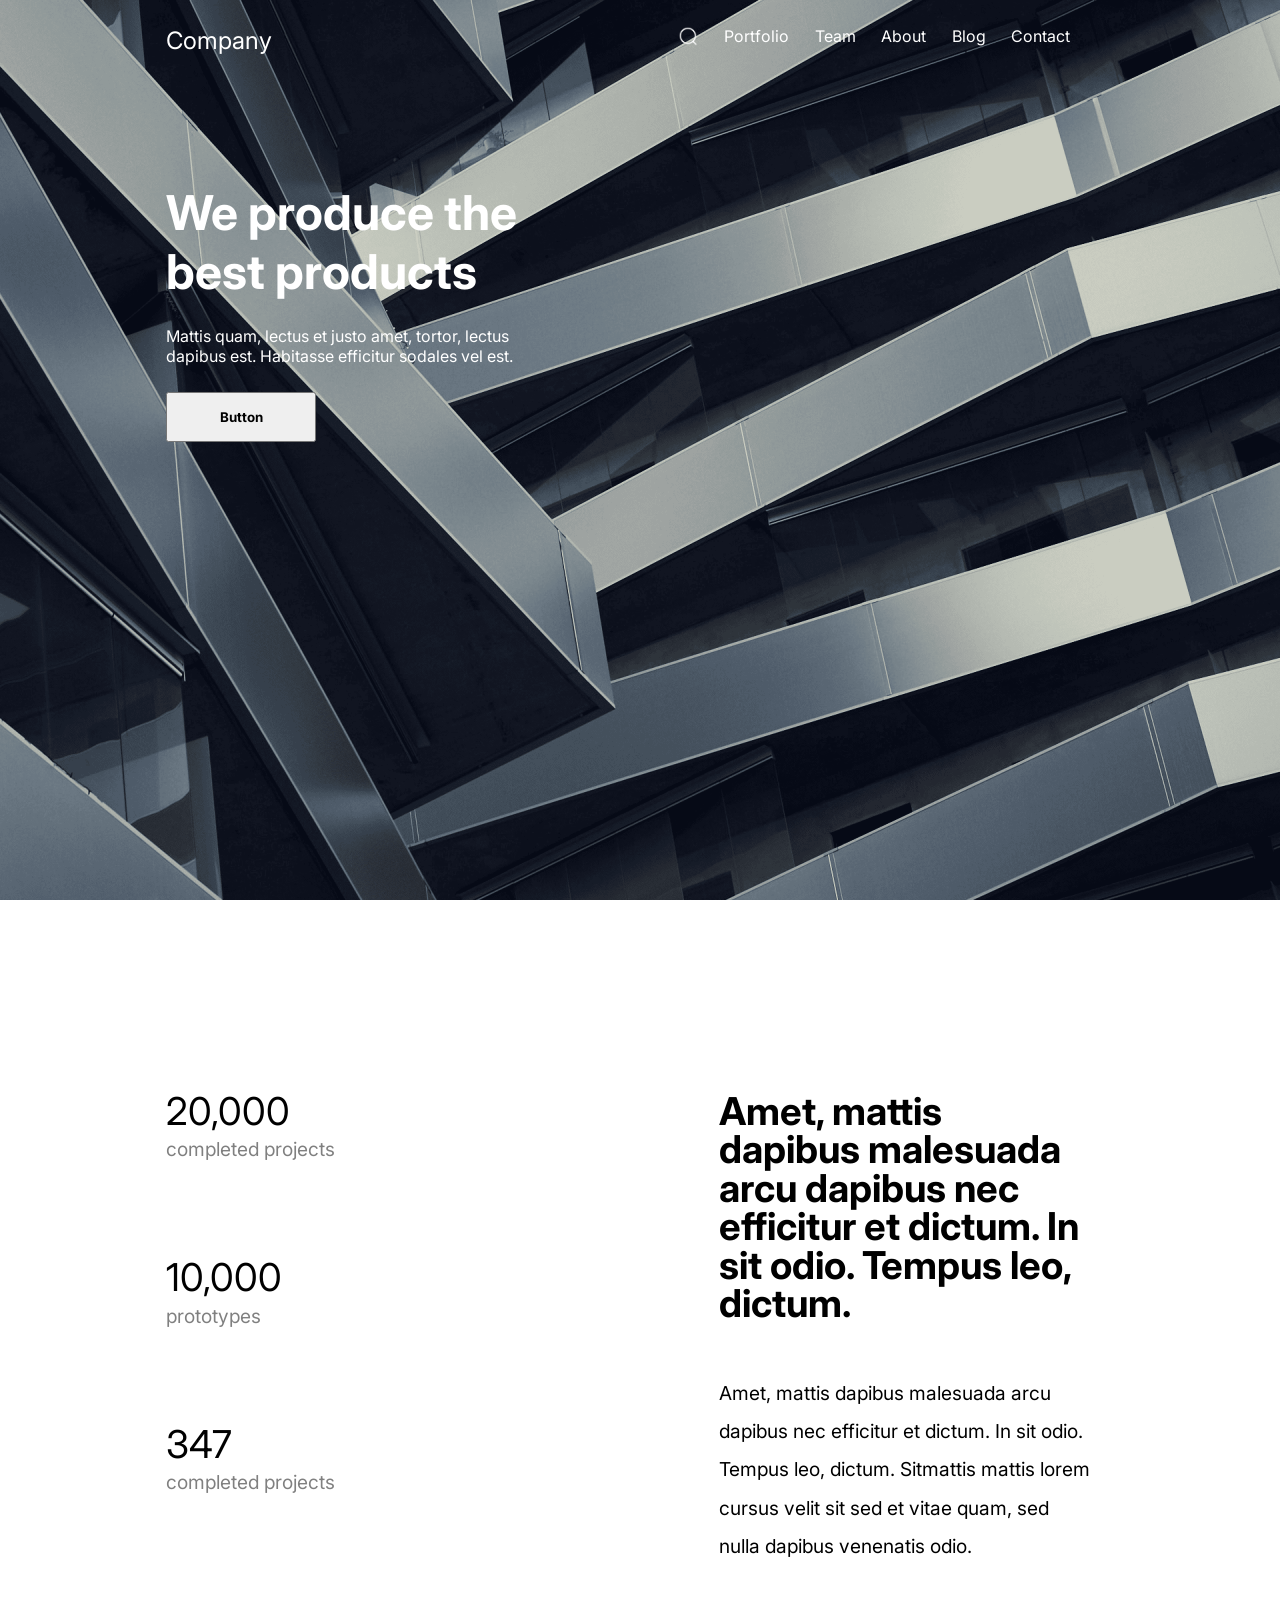
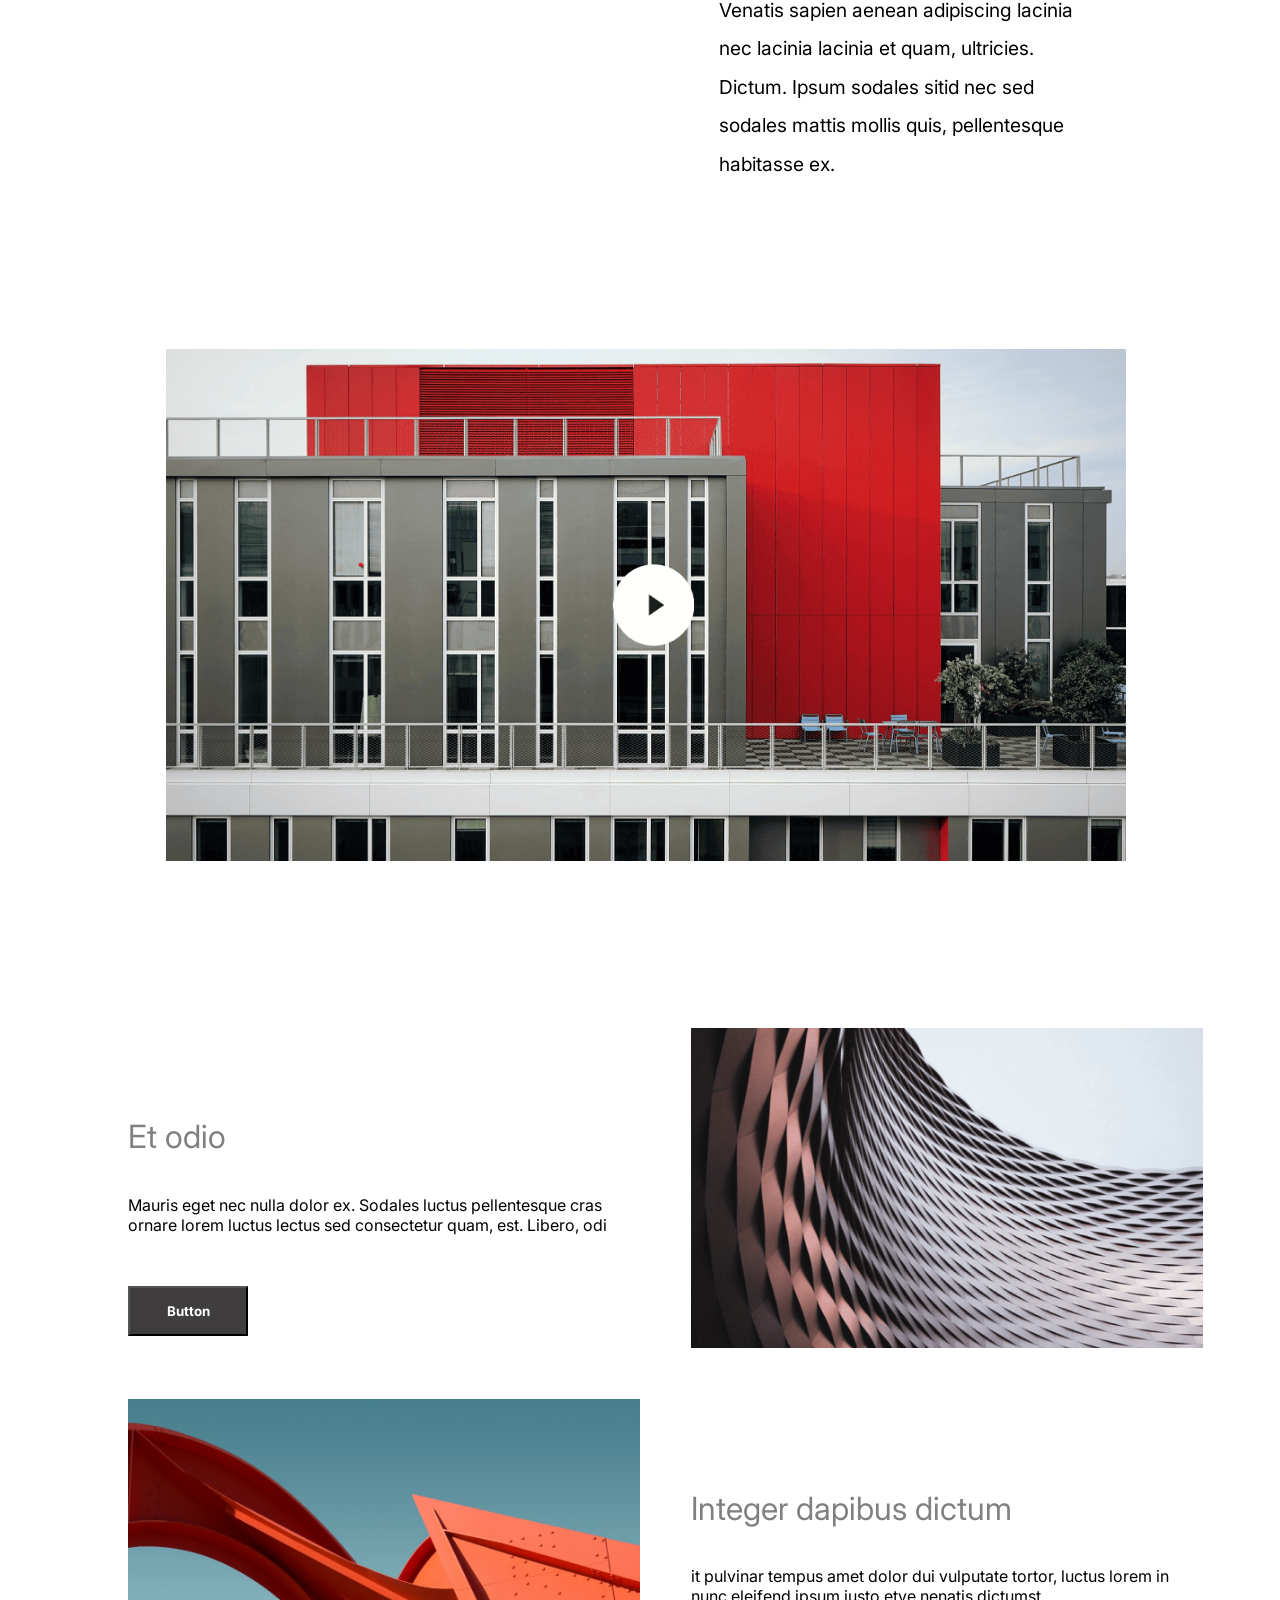
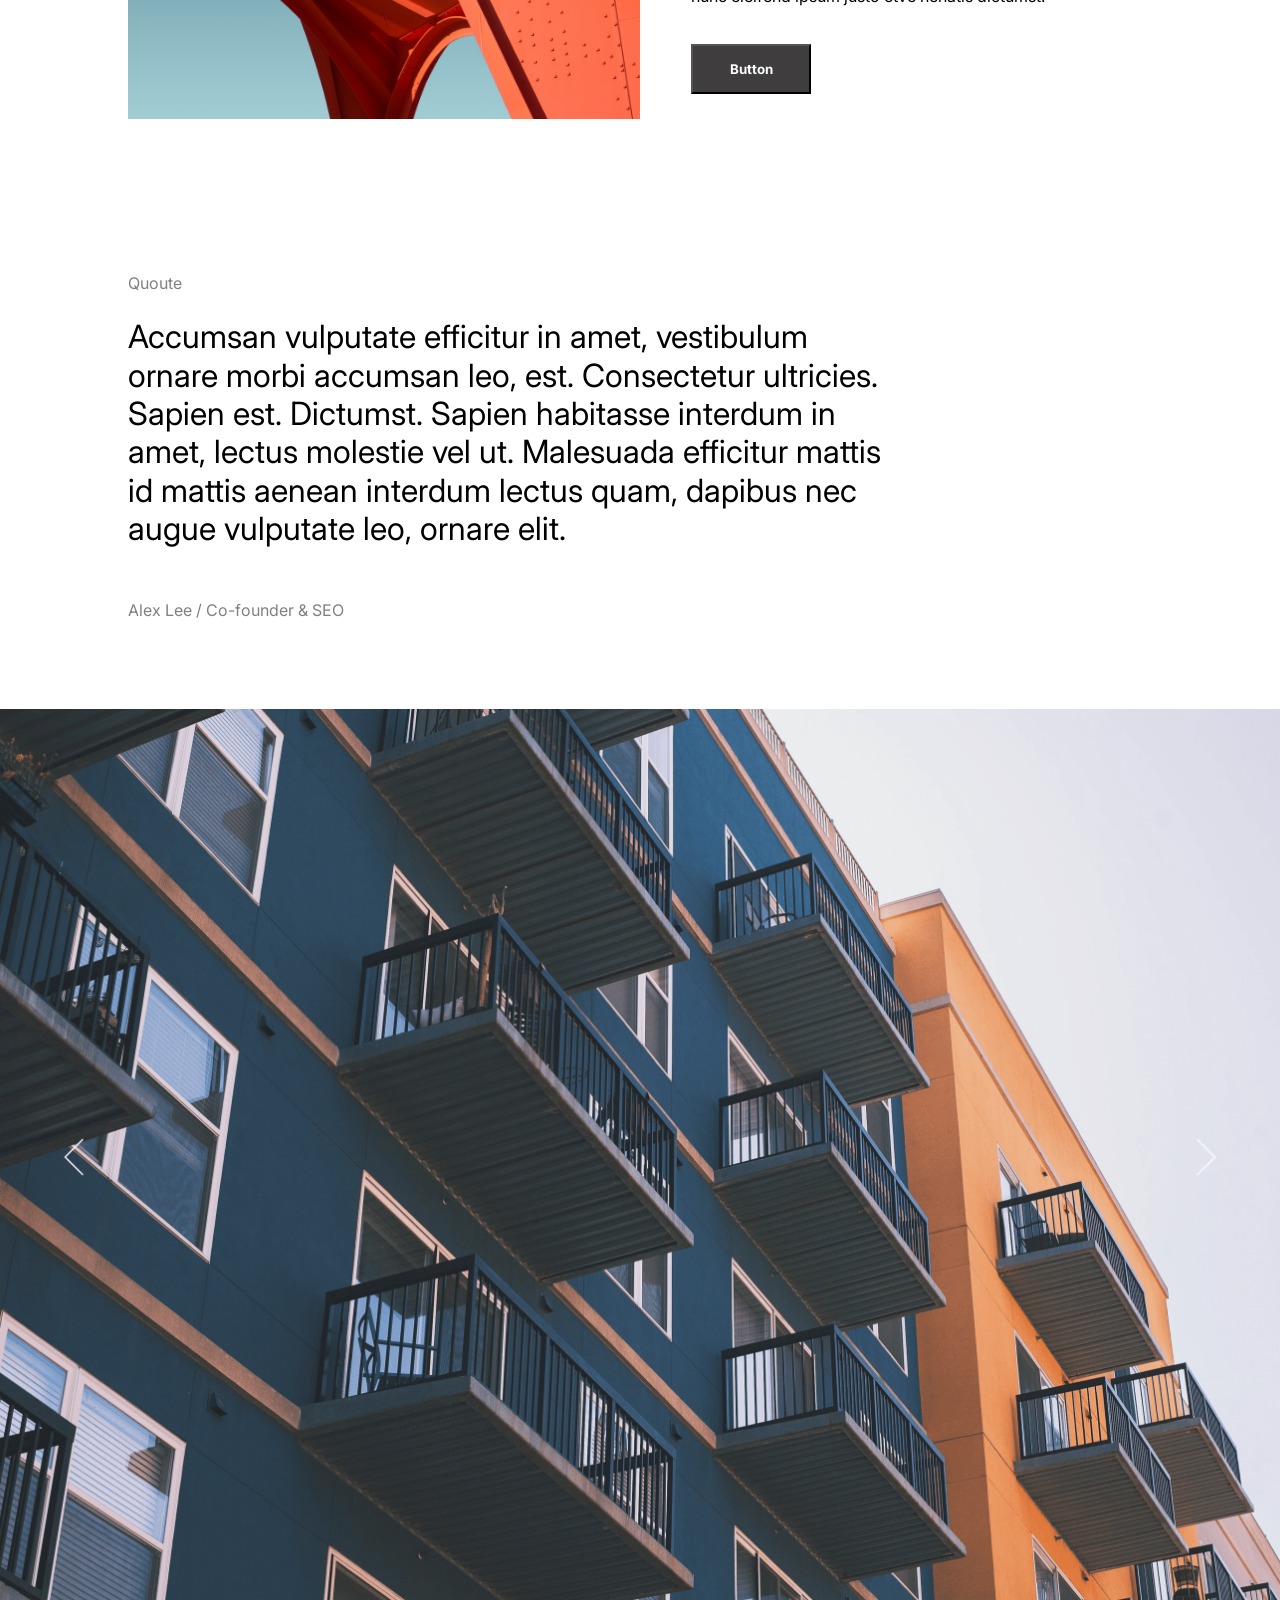
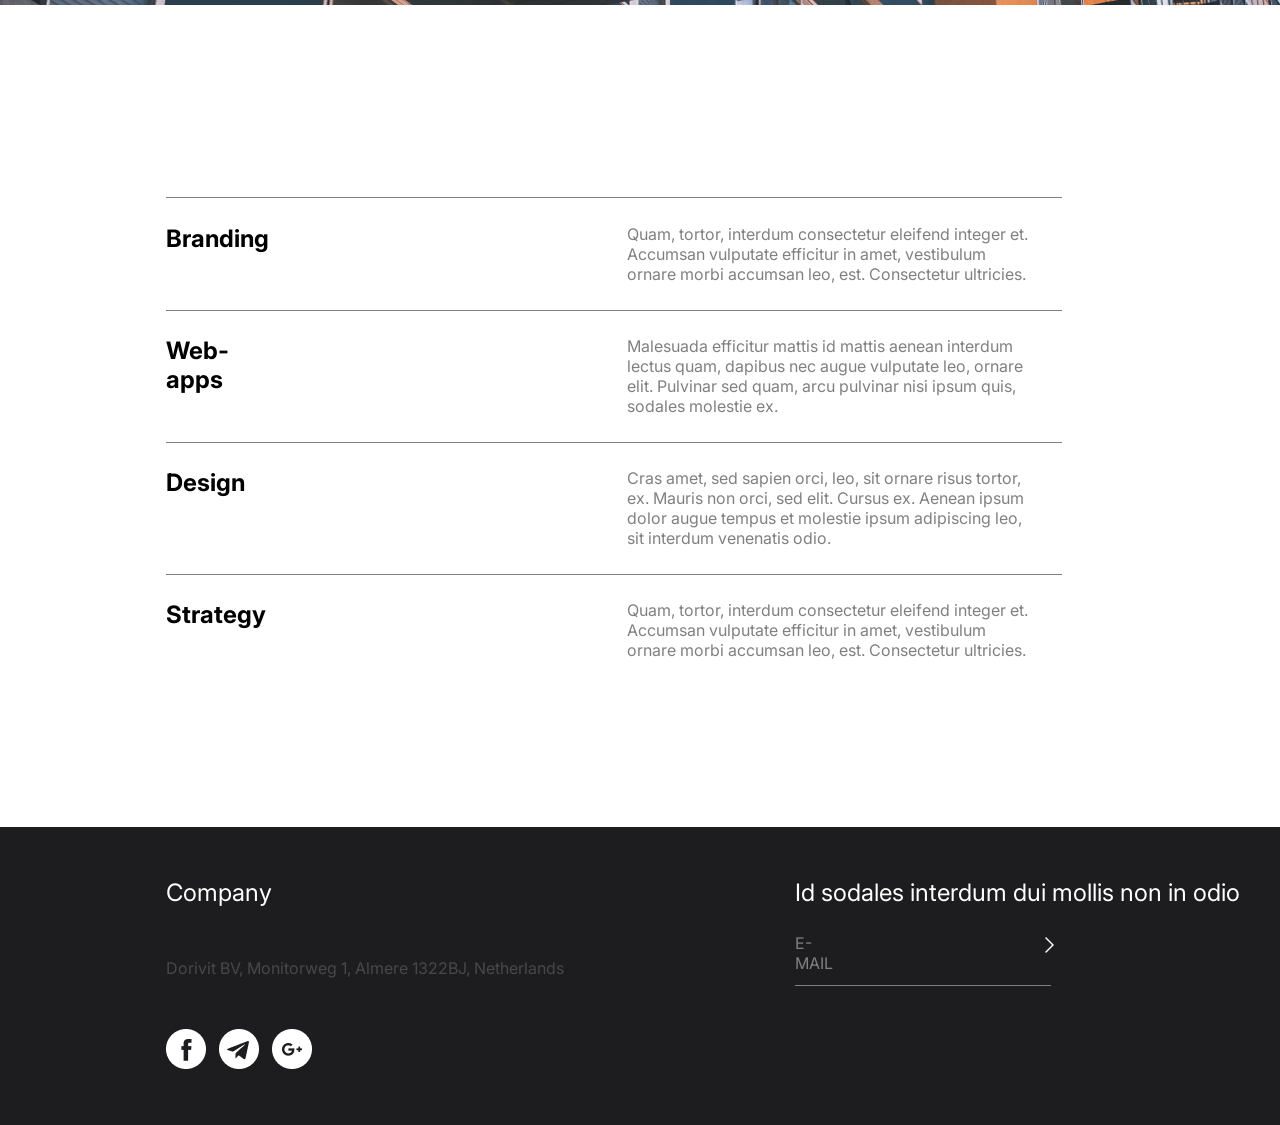
==== index.html @ 9d828a31 "Rename figma.html to index.html" ====
<!DOCTYPE html>
<html lang="en">

<head>
    <meta charset="UTF-8">
    <meta name="viewport" content="width=device-width, initial-scale=1.0">
    <title>Document</title>
    <link rel="stylesheet" href="figma.css">
    <link href='https://fonts.googleapis.com/css?family=Inter' rel='stylesheet'>
</head>

<body>
    <div class="fon">
        <header>
            <div class="logo">Company</div>
            <span class="text">
                <div class="search"></div>
                <div>Portfolio</div>
                <div>Team</div>
                <div>About</div>
                <div>Blog</div>
                <div>Contact</div>
            </span>
        </header>
        <div class="one_page">
            <div>
                <h1>We produce the best products</h1>
                <p>Mattis quam, lectus et justo amet, tortor, lectus dapibus est. Habitasse efficitur sodales vel est.
                </p>
                <button class="btn_1" type="button">Button</button>
            </div>
        </div>
    </div>
    <div class="text_below_one_page">
        <div class="left_text_below_one_page">
            <div class="twenty_thousand">20,000</div>
            <div class="completed">completed projects</div>
            <div class="ten_thousand">10,000</div>
            <div class="prototypes">prototypes</div>
            <div class="three_hundred">347</div>
            <div class="projects">completed projects</div>
        </div>
        <div class="right_text_below_one_page">
            <div class="latin_text_one">Amet, mattis dapibus malesuada arcu dapibus nec efficitur et dictum. In sit
                odio. Tempus leo, dictum.
            </div>
            <div class="latin_text_two">Amet, mattis dapibus malesuada arcu dapibus nec efficitur et dictum. In sit
                odio. Tempus leo,
                dictum. Sitmattis mattis lorem cursus velit sit sed et vitae quam, sed nulla dapibus venenatis odio.
            </div>
            <div class="latin_text_three">Venatis sapien aenean adipiscing lacinia nec lacinia lacinia et quam,
                ultricies. Dictum. Ipsum
                sodales sitid nec sed sodales mattis mollis quis, pellentesque habitasse ex.</div>
        </div>
    </div>

    <div class="video"> </div>

    <div class="example">
        <div class="left_one">
            <div class="text_example_left_one">Et odio</div>
            <div class="text_example_left_two">Mauris eget nec nulla dolor ex. Sodales luctus pellentesque cras ornare
                lorem luctus lectus sed consectetur quam, est. Libero, odi</div>
            <button class="btn_2" type="button">Button</button>
        </div>

        <div class="Rectangle_5"></div>
        <div class="Rectangle_6"></div>

        <div class="left_two">
            <div class="text_example_right_one">Integer dapibus dictum</div>
            <div class="text_example_right_two">it pulvinar tempus amet dolor dui vulputate tortor, luctus lorem in nunc
                eleifend ipsum justo etve nenatis dictumst. </div>
            <button class="btn_3" type="button">Button</button>
        </div>
    </div>
    <div class="five_page">
        <div>
            <div class="five_page_one_text">Quoute</div>
            <div class="five_page_two_text">Accumsan vulputate efficitur in amet, vestibulum ornare morbi accumsan leo,
                est.
                Consectetur ultricies.
                Sapien est. Dictumst. Sapien habitasse interdum in amet, lectus molestie vel ut. Malesuada efficitur
                mattis
                id mattis aenean interdum lectus quam, dapibus nec augue vulputate leo, ornare elit. </div>
            <div class="five_page_three_text">Alex Lee / Co-founder & SEO</div>
        </div>
    </div>
    <div class="Slider"></div>
    <div class="Branding">
        <div>
            <div class="one_line"></div>
            <div class="last_one">
                <div class="last_one_left">Branding</div>
                <div class="last_one_right">Quam, tortor, interdum consectetur eleifend integer et. Accumsan vulputate
                    efficitur
                    in amet, vestibulum
                    ornare morbi accumsan leo, est. Consectetur ultricies.</div>
            </div>
            <div class="two_line"></div>
            <div class="last_two">
                <div class="last_two_left">Web-apps</div>
                <div class="last_two_right">Malesuada efficitur mattis id mattis aenean interdum lectus quam, dapibus
                    nec
                    augue
                    vulputate leo, ornare elit. Pulvinar sed quam, arcu pulvinar nisi ipsum quis, sodales molestie ex.
                </div>
            </div>
            <div class="three_line"></div>
            <div class="last_three">
                <div class="last_three_left">Design</div>
                <div class="last_three_right">Cras amet, sed sapien orci, leo, sit ornare risus tortor, ex. Mauris non
                    orci,
                    sed
                    elit. Cursus ex. Aenean ipsum dolor augue tempus et molestie ipsum adipiscing leo, sit interdum
                    venenatis
                    odio.</div>
            </div>
            <div class="four_line"></div>
            <div class="last_four">
                <div class="last_four_left">Strategy</div>
                <div class="last_four_right">Quam, tortor, interdum consectetur eleifend integer et. Accumsan vulputate
                    efficitur in amet, vestibulum ornare morbi accumsan leo, est. Consectetur ultricies.</div>
            </div>
        </div>
    </div>
    <footer>
        <div class="left_part_footer">
            <div class="left_part_footer_one_text">Company</div>
            <div class="left_part_footer_two_text">Dorivit BV, Monitorweg 1, Almere 1322BJ, Netherlands</div>
            <div class="social">
                <div class="facebook"><img src="img/Facebook.png" alt=""></div>
                <div class="tg"><img src="img/Telegram.png" alt=""></div>
                <div class="google"><img src="img/Google +.png" alt=""></div>
            </div>
        </div>
        <div class="right_part_footer">
            <div class="right_part_footer_one_text">Id sodales interdum dui mollis non in odio</div>
            <div class="email">
                <div class="text_email">E-MAIL</div>
                <div class="enter"><img src="img/Arrow.png" alt=""></div>
            </div>
            <div class="line_email"></div>
        </div>

    </footer>
</body>

</html>
---- figma.css ----
* {
    padding: 0;
    margin: 0;
    box-sizing: border-box;
    font-family: 'Inter';
}


.fon {
    background-image: url("img/Rectangle.png");
    background-repeat: no-repeat;
    background-size: cover;
    background-position: center center;
    height: 100vh;

    @media(max-width: 830px) {
        height: 50vh;
    }
}

header {
    display: flex;
    padding-top: 2vw;
    padding-left: 13vw;

    @media(max-width: 830px) {
        font-size: 50%;
    }
}


.logo {
    color: white;
    margin-left: 0;
    font-size: 150%;
    width: 10vw;

}

.text {
    display: flex;
    color: white;
    gap: 2vw;
    margin-left: 30vw;
    @media(max-width: 830px) {
        margin-left: 25vw;
    }
}

.one_page {
    display: flex;
    margin-left: 13vw;

    @media(max-width: 830px) {
        font-size: 50%;
    }
}

.search {
    background-image: url("img/Search.png");
    background-repeat: no-repeat;
    background-size: cover;
    width: 3vw;
    height: 3vw;

    @media(min-width: 830px) {
        width: 20px;
        height: 20px;
    }
}

h1 {
    margin-top: 10vw;
    color: white;
    width: 30vw;
    font-size: 300%;
}

p {
    color: white;
    width: 30vw;
    margin-top: 2vw;
}

.btn_1 {
    margin-top: 2vw;
    width: 150px;
    height: 50px;
    font-weight: bold;
}

.text_below_one_page {
    display: flex;
    margin-left: 13vw;
    margin-top: 15vw;
    flex-wrap: wrap-reverse;
    gap: 30vw;
    line-height: 3vw;
    font-size: 120%;

    @media(max-width: 830px) {
        font-size: 50%;
    }
}

.right_text_below_one_page {
    width: 29vw;
}

.latin_text_one {
    font-size: 200%;
    font-weight: bold;
}

.latin_text_two {
    margin-top: 4vw;
}

.latin_text_three {
    margin-top: 2vw;
}

.completed {
    color: gray;
}

.prototypes {
    color: gray;
}

.projects {
    color: gray;
}

.twenty_thousand {
    font-size: 200%;
}

.ten_thousand {
    font-size: 200%;
    margin-top: 7vw;
}

.three_hundred {
    font-size: 200%;
    margin-top: 7vw;

}

.video {
    background-image: url("img/Видеоплеер.png");
    background-size: cover;
    height: 40vw;
    width: 75vw;
    margin-left: 13vw;
    margin-top: 13vw;
    margin-bottom: 13vw;
}

.example {
    display: grid;
    grid-template-columns: repeat(2, 40vw);
    grid-template-rows: repeat(2, 25vw);
    grid-column-gap: 4vw;
    grid-row-gap: 4vw;
    margin-left: 10vw;

    @media(max-width: 830px) {
        font-size: 50%;
    }
}

.text_example_left_one {
    color: gray;
    font-size: 200%;
    margin-bottom: 3vw;
    margin-top: 7vw;

    @media(max-width: 830px) {
        margin-top: 3vw;
    }
}

.left_one {
    @media(max-width: 830px) {
        font-size: 60%;
    }
}

.left_two {
    @media(max-width: 830px) {
        font-size: 60%;
    }
}

.text_example_left_two {
    width: 38vw;
    margin-bottom: 4vw;
}

.text_example_right_one {
    color: gray;
    font-size: 200%;
    margin-bottom: 3vw;
    margin-top: 7vw;

    @media(max-width: 830px) {
        margin-top: 3vw;
    }
}

.text_example_right_two {
    width: 38vw;
    margin-bottom: 3vw;
}

.Rectangle_5 {
    background-image: url("img/Rectangle 5.png");
    background-size: cover;
}

.Rectangle_6 {
    background-image: url("img/Rectangle 6.png");
    background-size: cover;
}

.btn_2 {
    width: 120px;
    height: 50px;
    font-weight: bold;
    background-color: rgb(63, 61, 61);
    color: white;

    @media(max-width: 830px) {
        width: 60px;
        height: 25px;
    }
}

.btn_3 {
    width: 120px;
    height: 50px;
    font-weight: bold;
    background-color: rgb(63, 61, 61);
    color: white;

    @media(max-width: 830px) {
        width: 60px;
        height: 25px;
    }
}

.five_page {
    display: flex;
    margin-top: 12vw;
    margin-left: 10vw;

    @media(max-width: 830px) {
        font-size: 50%;
    }
}

.five_page_one_text {
    margin-bottom: 2vw;
    color: gray;
}

.five_page_two_text {
    width: 60vw;
    line-height: 3vw;
    margin-bottom: 4vw;
    font-size: 200%;

    @media(max-width: 830px) {
        font-size: 120%;
    }
}

.five_page_three_text {
    color: gray;
    margin-bottom: 7vw;
}

.Slider {
    background-image: url("img/slider.png");
    background-repeat: no-repeat;
    background-size: cover;
    background-position: center center;
    position: relative;
    height: 70vw;
}

.Branding {
    margin-left: 13vw;
    margin-bottom: 13vw;

    @media(max-width: 830px) {
        font-size: 50%;
    }
}

.one_line {
    margin-top: 15vw;
    width: 70vw;
    border-top: 1px solid gray;
}

.last_one {
    display: flex;
    margin-top: 2vw;
    margin-bottom: 2vw;
}

.last_one_left {
    font-weight: bold;
    font-size: 150%;
    width: 1vw;
}

.last_one_right {
    margin-left: 35vw;
    width: 32vw;
    color: gray;
}

.two_line {
    width: 70vw;
    border-top: 1px solid gray;
}

.last_two {
    display: flex;
    margin-top: 2vw;
    margin-bottom: 2vw;
}

.last_two_left {
    font-weight: bold;
    font-size: 150%;
    width: 1vw;
}

.last_two_right {
    margin-left: 35vw;
    width: 32vw;
    color: gray;
}

.three_line {
    width: 70vw;
    border-top: 1px solid gray;
}

.last_three {
    display: flex;
    margin-top: 2vw;
    margin-bottom: 2vw;
}

.last_three_left {
    font-weight: bold;
    font-size: 150%;
    width: 1vw;
}

.last_three_right {
    margin-left: 35vw;
    width: 32vw;
    color: gray;
}

.four_line {
    width: 70vw;
    border-top: 1px solid gray;
}

.last_four {
    display: flex;
    margin-top: 2vw;
    margin-bottom: 2vw;
}

.last_four_left {
    font-weight: bold;
    font-size: 150%;
    width: 1vw;
}

.last_four_right {
    margin-left: 35vw;
    width: 32vw;
    color: gray;
}

footer {
    padding-top: 4vw;
    background-color: #1d1d1f;
    display: flex;
    padding-left: 13vw;
    padding-bottom: 4vw;

    @media(max-width: 830px) {
        font-size: 50%;
    }
}

.left_part_footer_one_text {
    color: white;
    margin-bottom: 4vw;
    font-size: 150%;
}

.left_part_footer_two_text {
    color: rgb(73, 72, 72);
    margin-bottom: 4vw;
}

.tg {
    background-repeat: no-repeat;
}

.facebook {
    background-repeat: no-repeat;
}

.google {
    background-repeat: no-repeat;
}

.social {
    display: flex;
    flex-wrap: wrap-reverse;
    gap: 1vw;
}

.right_part_footer {
    margin-left: 18vw;
}

.right_part_footer_one_text {
    color: white;
    font-size: 150%;
}

.email {
    display: flex;
    margin-top: 2vw;
}

.text_email {
    color: gray;
    width: 4vw;
}

.enter {
    margin-left: 15vw;
}

.line_email {
    margin-top: 1vw;
    width: 20vw;
    border-top: 1px solid gray;
}
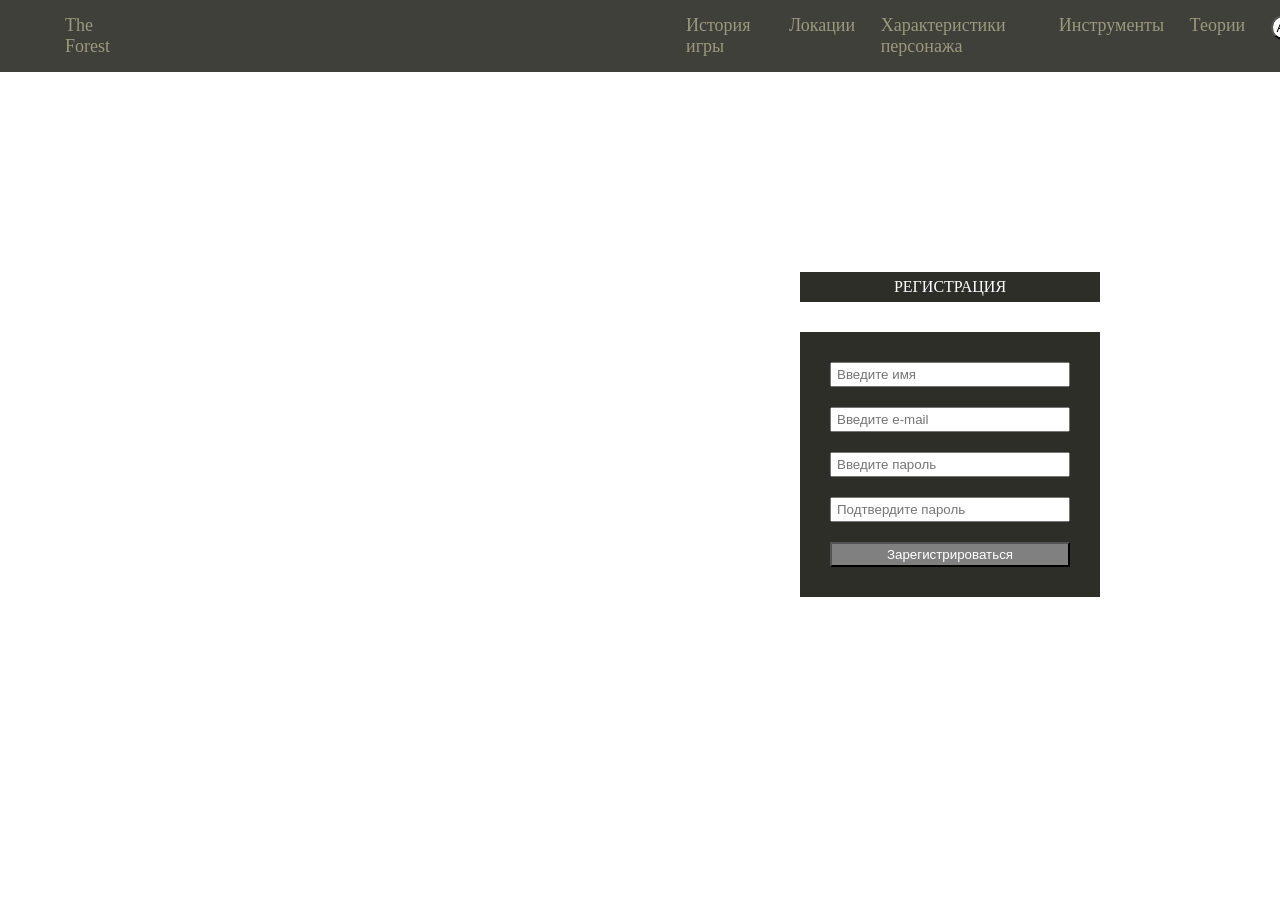
==== commit c82244bf: "Add files via upload Forest" ====
--- a/index.html
+++ b/index.html
@@ -4,146 +4,37 @@
 <head>
     <meta charset="UTF-8">
     <meta name="viewport" content="width=device-width, initial-scale=1.0">
+    <link rel="stylesheet" href="index.css">
     <title>Document</title>
-    <link rel="stylesheet" href="figma.css">
-    <link href='https://fonts.googleapis.com/css?family=Inter' rel='stylesheet'>
 </head>
 
 <body>
-    <div class="fon">
-        <header>
-            <div class="logo">Company</div>
-            <span class="text">
-                <div class="search"></div>
-                <div>Portfolio</div>
-                <div>Team</div>
-                <div>About</div>
-                <div>Blog</div>
-                <div>Contact</div>
-            </span>
-        </header>
-        <div class="one_page">
-            <div>
-                <h1>We produce the best products</h1>
-                <p>Mattis quam, lectus et justo amet, tortor, lectus dapibus est. Habitasse efficitur sodales vel est.
-                </p>
-                <button class="btn_1" type="button">Button</button>
-            </div>
+    <header>
+        <div class="logo">The Forest</div>
+        <div class="header_navigation">
+            <div>История игры</div>
+            <div>Локации</div>
+            <div>Характеристики персонажа</div>
+            <div>Инструменты</div>
+            <div>Теории</div>
+            <input type="submit" class="header_register" value="Авторизоваться">
+        </div>
+    </header>
+    <div class="registration">
+        <div class="fon_text_registration">
+            <div class="text_registration">РЕГИСТРАЦИЯ</div>
+        </div>
+        <div class="input_register">
+            <input type="text" class="name_register" placeholder="Введите имя">
+            <input type="text" class="email_register" placeholder="Введите e-mail">
+            <input type="text" class="password_register" placeholder="Введите пароль">
+            <input type="text" class="submit_password_register" placeholder="Подтвердите пароль">
+            <input type="submit" class="submit_register" value="Зарегистрироваться">
         </div>
     </div>
-    <div class="text_below_one_page">
-        <div class="left_text_below_one_page">
-            <div class="twenty_thousand">20,000</div>
-            <div class="completed">completed projects</div>
-            <div class="ten_thousand">10,000</div>
-            <div class="prototypes">prototypes</div>
-            <div class="three_hundred">347</div>
-            <div class="projects">completed projects</div>
-        </div>
-        <div class="right_text_below_one_page">
-            <div class="latin_text_one">Amet, mattis dapibus malesuada arcu dapibus nec efficitur et dictum. In sit
-                odio. Tempus leo, dictum.
-            </div>
-            <div class="latin_text_two">Amet, mattis dapibus malesuada arcu dapibus nec efficitur et dictum. In sit
-                odio. Tempus leo,
-                dictum. Sitmattis mattis lorem cursus velit sit sed et vitae quam, sed nulla dapibus venenatis odio.
-            </div>
-            <div class="latin_text_three">Venatis sapien aenean adipiscing lacinia nec lacinia lacinia et quam,
-                ultricies. Dictum. Ipsum
-                sodales sitid nec sed sodales mattis mollis quis, pellentesque habitasse ex.</div>
-        </div>
-    </div>
+</body>
+<script>
 
-    <div class="video"> </div>
+</script>
 
-    <div class="example">
-        <div class="left_one">
-            <div class="text_example_left_one">Et odio</div>
-            <div class="text_example_left_two">Mauris eget nec nulla dolor ex. Sodales luctus pellentesque cras ornare
-                lorem luctus lectus sed consectetur quam, est. Libero, odi</div>
-            <button class="btn_2" type="button">Button</button>
-        </div>
-
-        <div class="Rectangle_5"></div>
-        <div class="Rectangle_6"></div>
-
-        <div class="left_two">
-            <div class="text_example_right_one">Integer dapibus dictum</div>
-            <div class="text_example_right_two">it pulvinar tempus amet dolor dui vulputate tortor, luctus lorem in nunc
-                eleifend ipsum justo etve nenatis dictumst. </div>
-            <button class="btn_3" type="button">Button</button>
-        </div>
-    </div>
-    <div class="five_page">
-        <div>
-            <div class="five_page_one_text">Quoute</div>
-            <div class="five_page_two_text">Accumsan vulputate efficitur in amet, vestibulum ornare morbi accumsan leo,
-                est.
-                Consectetur ultricies.
-                Sapien est. Dictumst. Sapien habitasse interdum in amet, lectus molestie vel ut. Malesuada efficitur
-                mattis
-                id mattis aenean interdum lectus quam, dapibus nec augue vulputate leo, ornare elit. </div>
-            <div class="five_page_three_text">Alex Lee / Co-founder & SEO</div>
-        </div>
-    </div>
-    <div class="Slider"></div>
-    <div class="Branding">
-        <div>
-            <div class="one_line"></div>
-            <div class="last_one">
-                <div class="last_one_left">Branding</div>
-                <div class="last_one_right">Quam, tortor, interdum consectetur eleifend integer et. Accumsan vulputate
-                    efficitur
-                    in amet, vestibulum
-                    ornare morbi accumsan leo, est. Consectetur ultricies.</div>
-            </div>
-            <div class="two_line"></div>
-            <div class="last_two">
-                <div class="last_two_left">Web-apps</div>
-                <div class="last_two_right">Malesuada efficitur mattis id mattis aenean interdum lectus quam, dapibus
-                    nec
-                    augue
-                    vulputate leo, ornare elit. Pulvinar sed quam, arcu pulvinar nisi ipsum quis, sodales molestie ex.
-                </div>
-            </div>
-            <div class="three_line"></div>
-            <div class="last_three">
-                <div class="last_three_left">Design</div>
-                <div class="last_three_right">Cras amet, sed sapien orci, leo, sit ornare risus tortor, ex. Mauris non
-                    orci,
-                    sed
-                    elit. Cursus ex. Aenean ipsum dolor augue tempus et molestie ipsum adipiscing leo, sit interdum
-                    venenatis
-                    odio.</div>
-            </div>
-            <div class="four_line"></div>
-            <div class="last_four">
-                <div class="last_four_left">Strategy</div>
-                <div class="last_four_right">Quam, tortor, interdum consectetur eleifend integer et. Accumsan vulputate
-                    efficitur in amet, vestibulum ornare morbi accumsan leo, est. Consectetur ultricies.</div>
-            </div>
-        </div>
-    </div>
-    <footer>
-        <div class="left_part_footer">
-            <div class="left_part_footer_one_text">Company</div>
-            <div class="left_part_footer_two_text">Dorivit BV, Monitorweg 1, Almere 1322BJ, Netherlands</div>
-            <div class="social">
-                <div class="facebook"><img src="img/Facebook.png" alt=""></div>
-                <div class="tg"><img src="img/Telegram.png" alt=""></div>
-                <div class="google"><img src="img/Google +.png" alt=""></div>
-            </div>
-        </div>
-        <div class="right_part_footer">
-            <div class="right_part_footer_one_text">Id sodales interdum dui mollis non in odio</div>
-            <div class="email">
-                <div class="text_email">E-MAIL</div>
-                <div class="enter"><img src="img/Arrow.png" alt=""></div>
-            </div>
-            <div class="line_email"></div>
-        </div>
-
-    </footer>
-</body>
-
-</html>
+</html>
--- a/index.css
+++ b/index.css
@@ -0,0 +1,96 @@
+* {
+    margin: 0;
+    padding: 0;
+    box-sizing: border-box;
+}
+
+header {
+    background-color: rgb(64, 64, 58);
+    display: flex;
+    padding: 15px;
+    color: rgb(153, 153, 127);
+}
+
+.logo {
+    margin-left: 50px;
+    cursor: pointer;
+    font-size: large;
+}
+
+.header_navigation {
+    display: flex;
+    gap: 2vw;
+    margin-left: 45vw;
+    cursor: pointer;
+    font-size: large;
+}
+
+.header_register {
+    background-color: white;
+    text-align: center;
+    align-content: center;
+    border-radius: 2vw;
+    width: 150px;
+    height: 25px;
+    color: black;
+    align-items: center;
+}
+
+body {
+    background-image: url("img/fon.png");
+    background-repeat: no-repeat;
+    background-size: cover;
+    background-position: center center;
+    height: 100vh;
+}
+
+.fon_text_registration {
+    background-color: white;
+    margin-left: 800px;
+    margin-top: 200px;
+    width: 300px;
+    text-align: center;
+    align-content: center;
+    margin-bottom: 30px;
+    height: 30px;
+    background-color: rgb(46, 46, 41);
+    color: white;
+}
+
+.input_register {
+    display: flex;
+    flex-direction: column;
+    width: 300px;
+    margin-left: 800px;
+    padding: 30px;
+    background-color: rgb(46, 46, 41);
+    row-gap: 20px;
+}
+
+.name_register {
+    height: 25px;
+    padding: 5px;
+}
+
+.email_register {
+    height: 25px;
+    padding: 5px;
+}
+
+.password_register {
+    height: 25px;
+    padding: 5px;
+}
+
+.submit_password_register {
+    height: 25px;
+    padding: 5px;
+}
+
+.submit_register {
+    background-color: gray;
+    color: white;
+    height: 25px;
+    align-content: center;
+    text-align: center;
+}
